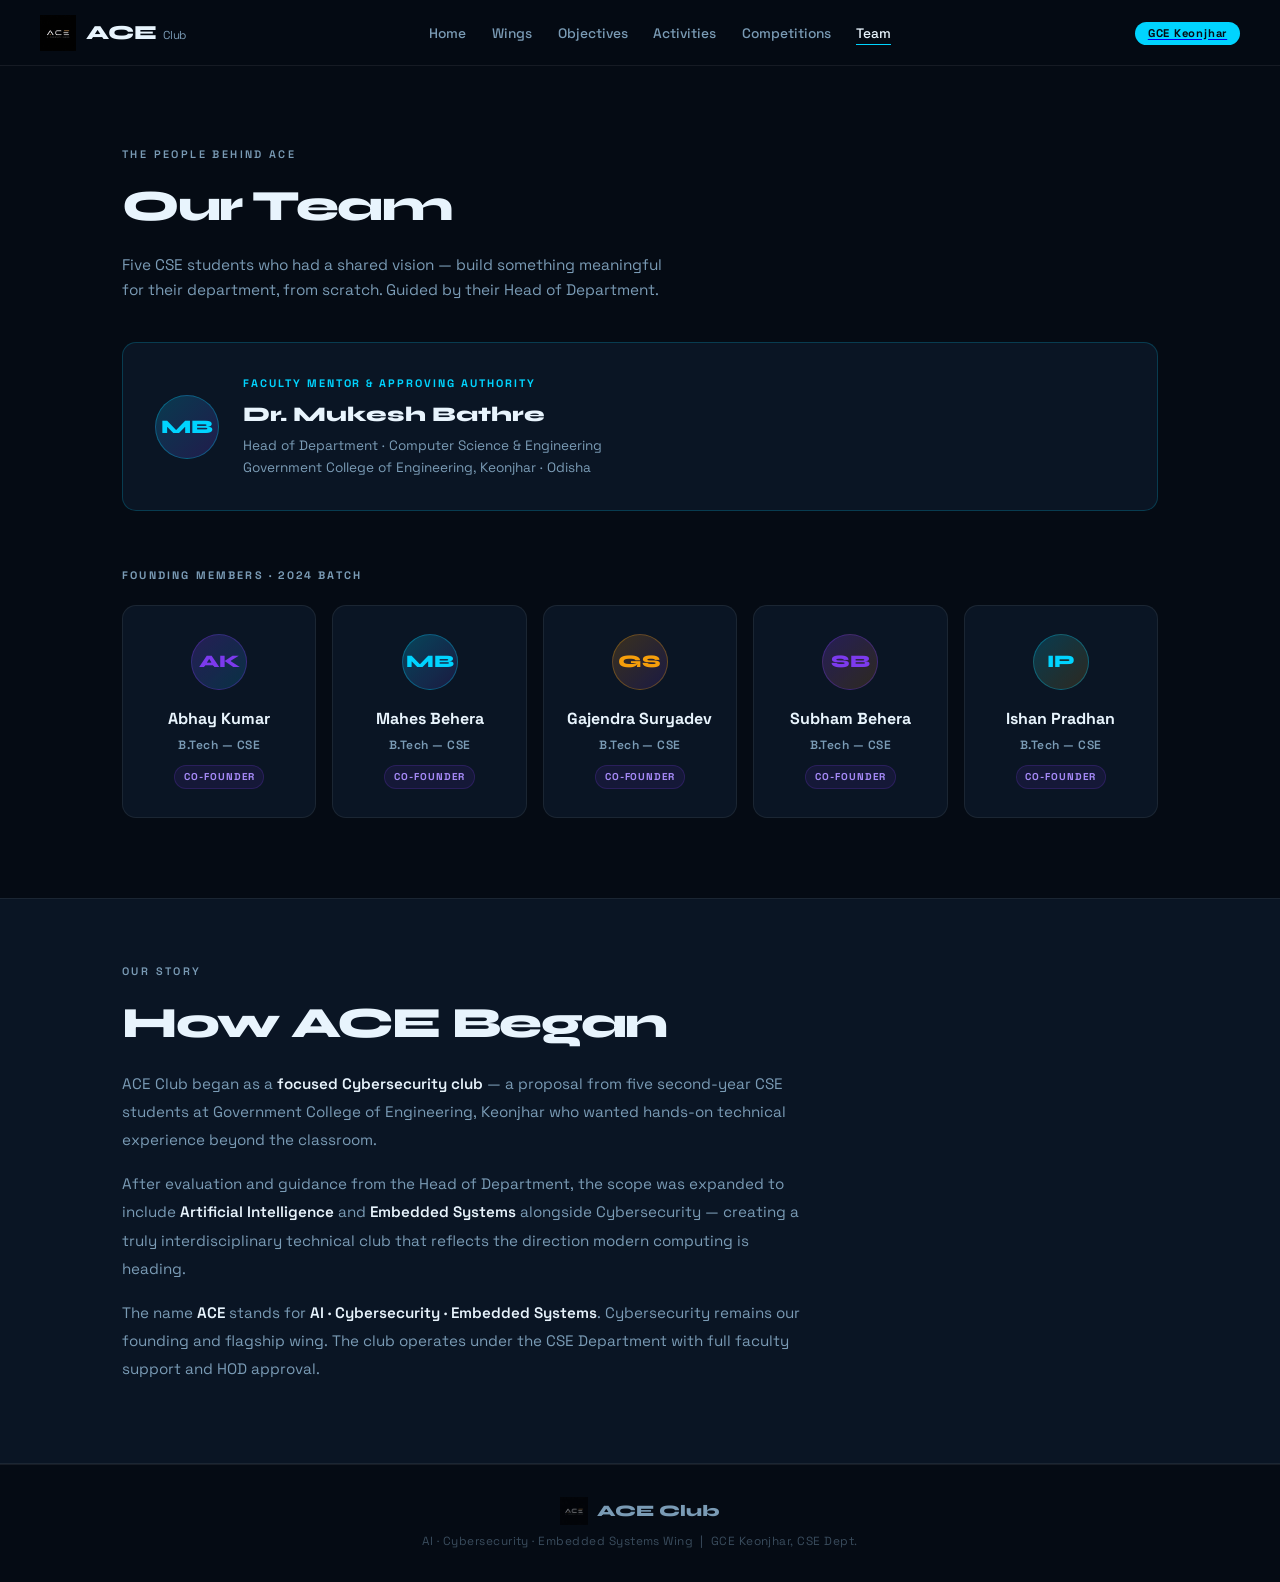
==== team.html @ 62df0c0e "Commit 1" ====
<!DOCTYPE html>
<html lang="en">
<head>
  <meta charset="UTF-8">
  <meta name="viewport" content="width=device-width, initial-scale=1.0">
  <title>ACE Club — Team</title>
  <link href="https://fonts.googleapis.com/css2?family=Space+Grotesk:wght@300;400;500;600;700&family=Syne:wght@700;800&display=swap" rel="stylesheet">
  <link rel="stylesheet" href="style.css">
  <style>
    /* MENTOR */
    .mentor-card {
      border: 1px solid rgba(0,212,255,0.2);
      border-radius: 14px; padding: 2rem;
      background: var(--bg2);
      display: flex; gap: 1.5rem; align-items: center;
      margin-bottom: 3.5rem;
    }
    .mentor-avatar {
      width: 64px; height: 64px; border-radius: 50%; flex-shrink: 0;
      background: linear-gradient(135deg, rgba(0,212,255,0.2), rgba(124,58,237,0.2));
      border: 1.5px solid rgba(0,212,255,0.3);
      display: flex; align-items: center; justify-content: center;
      font-family: 'Syne', sans-serif; font-weight: 800; font-size: 1.2rem;
      color: var(--ai);
    }
    .mentor-role {
      font-size: 0.68rem; letter-spacing: 0.18em; text-transform: uppercase;
      color: var(--ai); font-weight: 700; margin-bottom: 0.3rem;
    }
    .mentor-name {
      font-family: 'Syne', sans-serif;
      font-size: 1.3rem; font-weight: 800; margin-bottom: 0.25rem;
    }
    .mentor-detail { font-size: 0.85rem; color: var(--muted); }

    /* FOUNDERS GRID */
    .founders-label {
      font-size: 0.68rem; letter-spacing: 0.2em; text-transform: uppercase;
      color: var(--muted); font-weight: 700; margin-bottom: 1.25rem;
    }
    .founders-grid {
      display: grid;
      grid-template-columns: repeat(auto-fill, minmax(190px, 1fr));
      gap: 1rem;
    }
    .founder-card {
      border: 1px solid var(--border); border-radius: 14px;
      padding: 1.75rem 1.25rem; text-align: center;
      background: var(--bg2);
      transition: border-color 0.2s, transform 0.2s;
    }
    .founder-card:hover { border-color: rgba(124,58,237,0.3); transform: translateY(-3px); }

    .founder-avatar {
      width: 56px; height: 56px; border-radius: 50%;
      display: flex; align-items: center; justify-content: center;
      font-family: 'Syne', sans-serif; font-weight: 800; font-size: 1.1rem;
      margin: 0 auto 1rem;
      border: 1.5px solid var(--border);
    }
    /* Alternating gradient avatars */
    .founder-card:nth-child(1) .founder-avatar { background: linear-gradient(135deg,rgba(124,58,237,0.25),rgba(0,212,255,0.15)); color: var(--cs); border-color: rgba(124,58,237,0.3); }
    .founder-card:nth-child(2) .founder-avatar { background: linear-gradient(135deg,rgba(0,212,255,0.25),rgba(124,58,237,0.15)); color: var(--ai); border-color: rgba(0,212,255,0.3); }
    .founder-card:nth-child(3) .founder-avatar { background: linear-gradient(135deg,rgba(245,158,11,0.2),rgba(124,58,237,0.15)); color: var(--es); border-color: rgba(245,158,11,0.3); }
    .founder-card:nth-child(4) .founder-avatar { background: linear-gradient(135deg,rgba(124,58,237,0.25),rgba(245,158,11,0.15)); color: var(--cs); border-color: rgba(124,58,237,0.3); }
    .founder-card:nth-child(5) .founder-avatar { background: linear-gradient(135deg,rgba(0,212,255,0.2),rgba(245,158,11,0.15)); color: var(--ai); border-color: rgba(0,212,255,0.3); }

    .founder-name {
      font-size: 1rem; font-weight: 700; margin-bottom: 0.3rem;
    }
    .founder-branch {
      font-size: 0.75rem; font-weight: 600; letter-spacing: 0.04em;
      color: var(--muted);
    }
    .founder-role-badge {
      display: inline-block; margin-top: 0.6rem;
      font-size: 0.62rem; font-weight: 700; letter-spacing: 0.1em; text-transform: uppercase;
      padding: 0.18rem 0.55rem; border-radius: 100px;
      background: rgba(124,58,237,0.1); color: #a78bfa;
      border: 1px solid rgba(124,58,237,0.2);
    }

    /* ABOUT THE CLUB */
    .about-band {
      background: var(--bg2);
      border-top: 1px solid var(--border);
      border-bottom: 1px solid var(--border);
    }
    .about-inner {
      max-width: var(--max-w); margin: 0 auto; padding: 4rem 2rem;
    }
    .about-text { color: var(--muted); font-size: 0.95rem; line-height: 1.85; max-width: 680px; }
    .about-text p { margin-bottom: 1rem; }
    .about-text strong { color: var(--text); font-weight: 600; }
  </style>
</head>
<body>

<nav>
  <a href="index.html" class="nav-logo">
    <img src="logo.png" alt="ACE Logo">
    <span class="nav-logo-text">ACE <span class="nav-logo-sub">Club</span></span>
  </a>
  <ul class="nav-links">
    <li><a href="index.html">Home</a></li>
    <li><a href="wings.html">Wings</a></li>
    <li><a href="objectives.html">Objectives</a></li>
    <li><a href="activities.html">Activities</a></li>
    <li><a href="competitions.html">Competitions</a></li>
    <li><a href="team.html" class="active">Team</a></li>
  </ul>
 <a href="https://www.gcekjr.ac.in" target="_blank" rel="noopener noreferrer">
    <span class="nav-badge">GCE Keonjhar</span>
</a>
</nav>

<div class="page">
  <section class="section">
    <p class="section-label">The People Behind ACE</p>
    <h1 class="section-title">Our Team</h1>
    <p class="section-desc">Five CSE students who had a shared vision — build something meaningful for their department, from scratch. Guided by their Head of Department.</p>

    <!-- MENTOR -->
    <div class="mentor-card">
      <div class="mentor-avatar">MB</div>
      <div>
        <p class="mentor-role">Faculty Mentor & Approving Authority</p>
        <p class="mentor-name">Dr. Mukesh Bathre</p>
        <p class="mentor-detail">Head of Department · Computer Science & Engineering<br>Government College of Engineering, Keonjhar · Odisha</p>
      </div>
    </div>

    <!-- FOUNDERS -->
    <p class="founders-label">Founding Members · 2024 Batch</p>
    <div class="founders-grid">

      <div class="founder-card">
        <div class="founder-avatar">AK</div>
        <p class="founder-name">Abhay Kumar</p>
        <p class="founder-branch">B.Tech — CSE</p>
        <span class="founder-role-badge">Co-Founder</span>
      </div>

      <div class="founder-card">
        <div class="founder-avatar">MB</div>
        <p class="founder-name">Mahes Behera</p>
        <p class="founder-branch">B.Tech — CSE</p>
        <span class="founder-role-badge">Co-Founder</span>
      </div>

      <div class="founder-card">
        <div class="founder-avatar">GS</div>
        <p class="founder-name">Gajendra Suryadev</p>
        <p class="founder-branch">B.Tech — CSE</p>
        <span class="founder-role-badge">Co-Founder</span>
      </div>

      <div class="founder-card">
        <div class="founder-avatar">SB</div>
        <p class="founder-name">Subham Behera</p>
        <p class="founder-branch">B.Tech — CSE</p>
        <span class="founder-role-badge">Co-Founder</span>
      </div>

      <div class="founder-card">
        <div class="founder-avatar">IP</div>
        <p class="founder-name">Ishan Pradhan</p>
        <p class="founder-branch">B.Tech — CSE</p>
        <span class="founder-role-badge">Co-Founder</span>
      </div>

    </div>
  </section>

  <!-- ABOUT THE CLUB ORIGIN -->
  <div class="about-band">
    <div class="about-inner">
      <p class="section-label">Our Story</p>
      <h2 class="section-title">How ACE Began</h2>
      <div class="about-text">
        <p>
          ACE Club began as a <strong>focused Cybersecurity club</strong> — a proposal from five second-year CSE students at Government College of Engineering, Keonjhar who wanted hands-on technical experience beyond the classroom.
        </p>
        <p>
          After evaluation and guidance from the Head of Department, the scope was expanded to include <strong>Artificial Intelligence</strong> and <strong>Embedded Systems</strong> alongside Cybersecurity — creating a truly interdisciplinary technical club that reflects the direction modern computing is heading.
        </p>
        <p>
          The name <strong>ACE</strong> stands for <strong>AI · Cybersecurity · Embedded Systems</strong>. Cybersecurity remains our founding and flagship wing. The club operates under the CSE Department with full faculty support and HOD approval.
        </p>
      </div>
    </div>
  </div>

  <footer class="footer-band">
    <div class="footer-logo">
      <img src="logo.png" alt="ACE">
      <span class="footer-logo-text">ACE Club</span>
    </div>
    <p class="footer-sub">AI · Cybersecurity · Embedded Systems Wing &nbsp;|&nbsp; GCE Keonjhar, CSE Dept.</p>
  </footer>
</div>

</body>
</html>
---- style.css ----
/* ============================================
   ACE CLUB — SHARED STYLESHEET
   Edit here → applies to ALL pages
   ============================================ */

*, *::before, *::after { box-sizing: border-box; margin: 0; padding: 0; }

:root {
  --cs:    #7c3aed;
  --ai:    #00d4ff;
  --es:    #f59e0b;
  --bg:    #050b14;
  --bg2:   #0a1524;
  --bg3:   #0d1f35;
  --text:  #e8f4fd;
  --muted: #7a9bb5;
  --border: rgba(255,255,255,0.07);
  --max-w: 1100px;
  --nav-h: 66px;
}

html { scroll-behavior: smooth; }
body {
  font-family: 'Space Grotesk', sans-serif;
  background: var(--bg); color: var(--text);
  overflow-x: hidden; line-height: 1.6;
}

/* NAV */
nav {
  position: fixed; top: 0; left: 0; right: 0; z-index: 100;
  height: var(--nav-h);
  display: flex; align-items: center; justify-content: space-between;
  padding: 0 2.5rem;
  background: rgba(5,11,20,0.92);
  backdrop-filter: blur(18px);
  border-bottom: 1px solid var(--border);
}
.nav-logo {
  display: flex; align-items: center; gap: 0.65rem;
  text-decoration: none;
}
.nav-logo img { height: 36px; width: 36px; object-fit: contain; filter: invert(1); }
.nav-logo-text {
  font-family: 'Syne', sans-serif;
  font-size: 1.25rem; font-weight: 800; letter-spacing: -0.02em;
  color: var(--text);
}
.nav-logo-sub {
  font-size: 0.72rem; color: var(--muted);
  font-weight: 400; font-family: 'Space Grotesk', sans-serif;
  margin-left: 0.1rem;
}
.nav-links { display: flex; gap: 1.6rem; list-style: none; }
.nav-links a {
  color: var(--muted); text-decoration: none;
  font-size: 0.86rem; font-weight: 500;
  transition: color 0.2s;
  padding-bottom: 2px;
  border-bottom: 1.5px solid transparent;
}
.nav-links a:hover { color: var(--text); }
.nav-links a.active { color: var(--text); border-bottom-color: var(--ai); }
.nav-badge {
  font-size: 0.7rem; font-weight: 700; letter-spacing: 0.07em;
  color: var(--bg); background: var(--ai);
  padding: 0.28rem 0.8rem; border-radius: 100px;
}

/* PAGE */
.page { padding-top: var(--nav-h); min-height: 100vh; }

/* SECTION */
.section { padding: 5rem 2rem; max-width: var(--max-w); margin: 0 auto; }
.section-label {
  font-size: 0.68rem; letter-spacing: 0.22em; text-transform: uppercase;
  color: var(--muted); font-weight: 600; margin-bottom: 0.55rem;
}
.section-title {
  font-family: 'Syne', sans-serif;
  font-size: clamp(1.8rem, 4vw, 2.7rem);
  font-weight: 800; letter-spacing: -0.03em; margin-bottom: 0.75rem;
}
.section-desc { color: var(--muted); max-width: 540px; font-size: 0.96rem; margin-bottom: 2.5rem; }

/* BUTTONS */
.btn-primary {
  display: inline-block; padding: 0.78rem 1.7rem; border-radius: 8px;
  background: var(--ai); color: var(--bg);
  font-weight: 700; font-size: 0.88rem; text-decoration: none;
  transition: opacity 0.2s, transform 0.2s; letter-spacing: 0.02em;
}
.btn-primary:hover { opacity: 0.88; transform: translateY(-1px); }
.btn-ghost {
  display: inline-block; padding: 0.78rem 1.7rem; border-radius: 8px;
  border: 1px solid var(--border); color: var(--text);
  font-weight: 600; font-size: 0.88rem; text-decoration: none;
  transition: border-color 0.2s, transform 0.2s;
}
.btn-ghost:hover { border-color: rgba(255,255,255,0.25); transform: translateY(-1px); }

/* FOOTER */
.footer-band {
  border-top: 1px solid var(--border); background: var(--bg);
  padding: 2rem 2rem; text-align: center;
}
.footer-logo { display: flex; align-items: center; justify-content: center; gap: 0.6rem; margin-bottom: 0.4rem; }
.footer-logo img { height: 28px; filter: invert(1); opacity: 0.6; }
.footer-logo-text { font-family: 'Syne', sans-serif; font-size: 1rem; font-weight: 800; color: var(--muted); }
.footer-sub { font-size: 0.74rem; color: rgba(122,155,181,0.45); letter-spacing: 0.04em; }
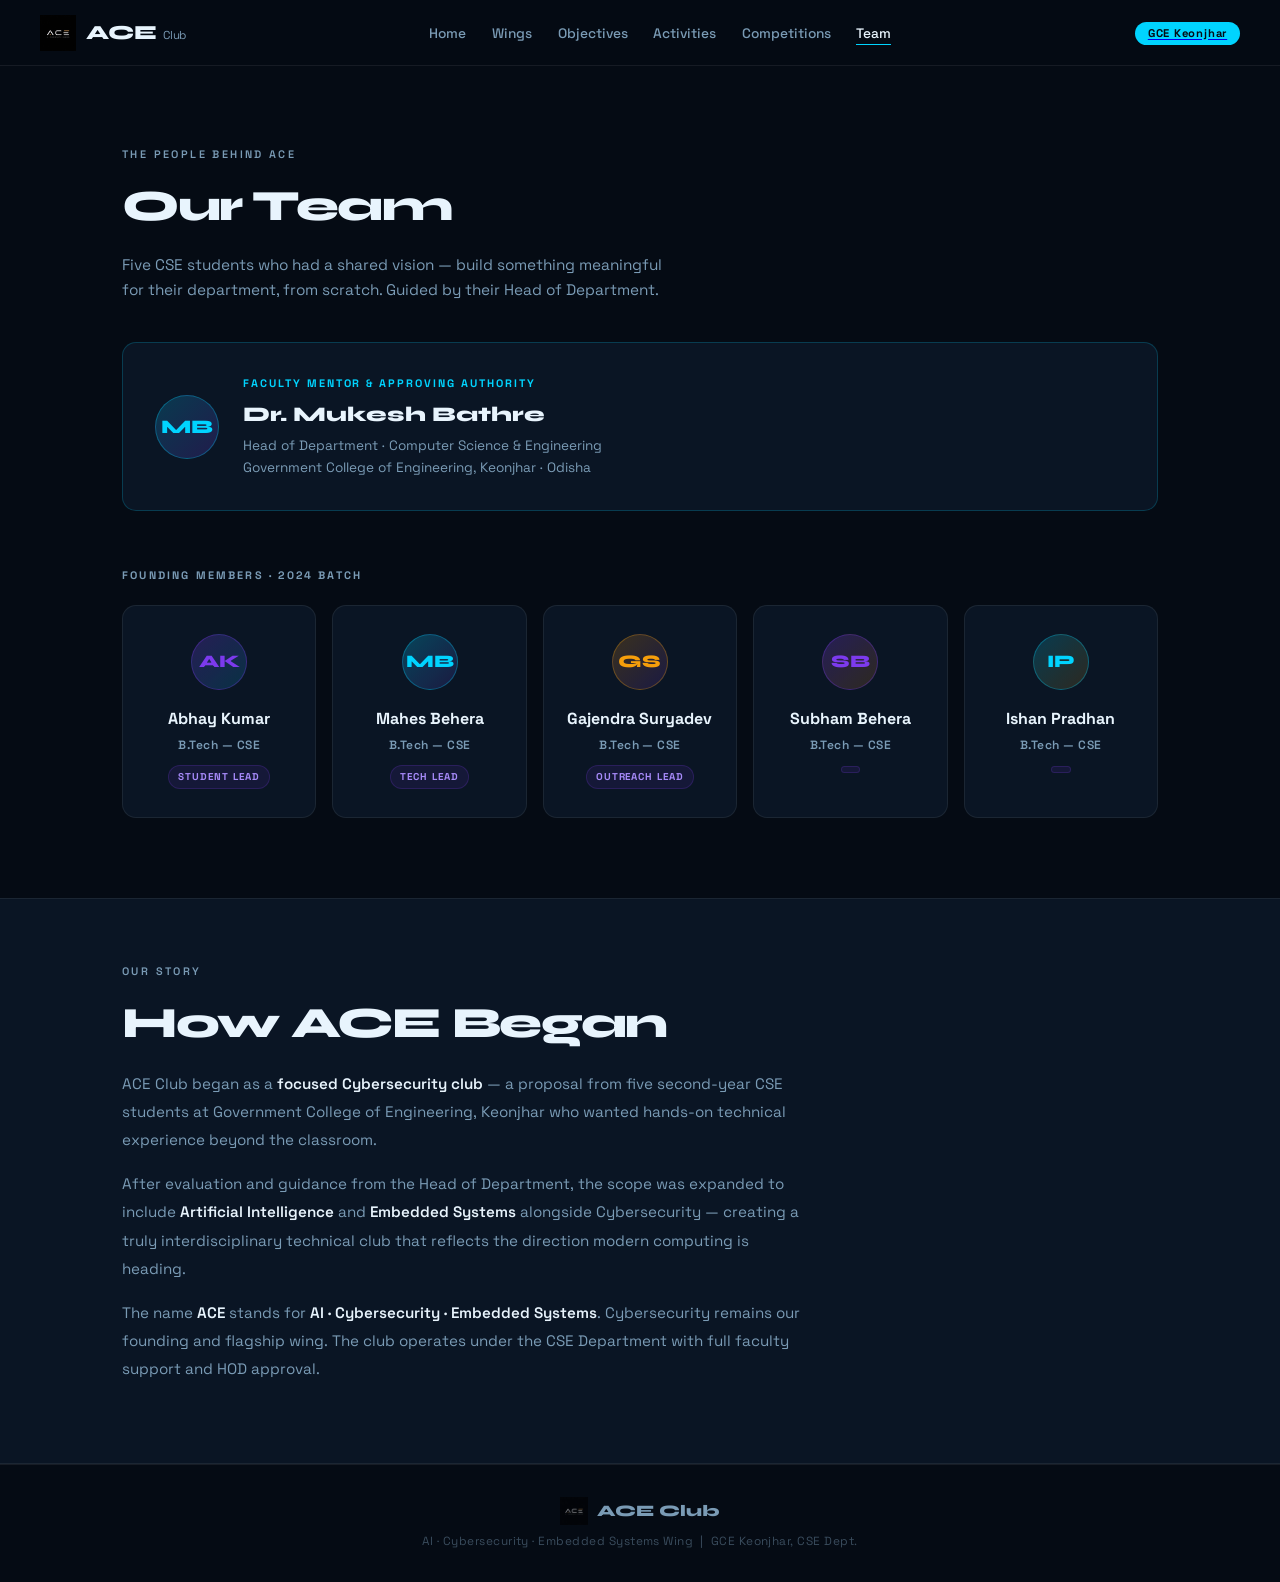
==== commit 32392451: "3rd commit" ====
--- a/team.html
+++ b/team.html
@@ -138,35 +138,35 @@
         <div class="founder-avatar">AK</div>
         <p class="founder-name">Abhay Kumar</p>
         <p class="founder-branch">B.Tech — CSE</p>
-        <span class="founder-role-badge">Co-Founder</span>
+        <span class="founder-role-badge">Student Lead</span>
       </div>
 
       <div class="founder-card">
         <div class="founder-avatar">MB</div>
         <p class="founder-name">Mahes Behera</p>
         <p class="founder-branch">B.Tech — CSE</p>
-        <span class="founder-role-badge">Co-Founder</span>
+        <span class="founder-role-badge">Tech Lead</span>
       </div>
 
       <div class="founder-card">
         <div class="founder-avatar">GS</div>
         <p class="founder-name">Gajendra Suryadev</p>
         <p class="founder-branch">B.Tech — CSE</p>
-        <span class="founder-role-badge">Co-Founder</span>
+        <span class="founder-role-badge">Outreach Lead</span>
       </div>
 
       <div class="founder-card">
         <div class="founder-avatar">SB</div>
         <p class="founder-name">Subham Behera</p>
         <p class="founder-branch">B.Tech — CSE</p>
-        <span class="founder-role-badge">Co-Founder</span>
+        <span class="founder-role-badge"></span>
       </div>
 
       <div class="founder-card">
         <div class="founder-avatar">IP</div>
         <p class="founder-name">Ishan Pradhan</p>
         <p class="founder-branch">B.Tech — CSE</p>
-        <span class="founder-role-badge">Co-Founder</span>
+        <span class="founder-role-badge"></span>
       </div>
 
     </div>
--- a/style.css
+++ b/style.css
@@ -108,3 +108,188 @@
 .footer-logo img { height: 28px; filter: invert(1); opacity: 0.6; }
 .footer-logo-text { font-family: 'Syne', sans-serif; font-size: 1rem; font-weight: 800; color: var(--muted); }
 .footer-sub { font-size: 0.74rem; color: rgba(122,155,181,0.45); letter-spacing: 0.04em; }
+/* ==========================================================================
+   ACE CLUB — MOBILE RESPONSIVE MEDIA QUERIES
+   ========================================================================== */
+
+@media (max-width: 768px) {
+  :root {
+    --nav-h: auto; /* Allow nav to fit wrapped content on mobile */
+  }
+
+  /* 1. NAVIGATION FIXED FOR MOBILE */
+  nav {
+    flex-direction: column;
+    padding: 1rem;
+    gap: 0.8rem;
+    height: auto;
+    position: relative; /* Prevents hero section overlapping fixed space */
+  }
+
+  .nav-links {
+    width: 100%;
+    justify-content: center;
+    flex-wrap: wrap;
+    gap: 0.8rem 1.2rem;
+  }
+
+  .nav-links a {
+    font-size: 0.8rem;
+    padding-bottom: 4px;
+  }
+
+  .nav-badge {
+    width: 100%;
+    text-align: center;
+    display: block;
+    margin-top: 0.2rem;
+    font-size: 0.65rem;
+    padding: 0.4rem;
+  }
+
+  /* Adjust page padding since navbar height changed */
+  .page {
+    padding-top: 0; 
+  }
+
+  /* 2. HERO LAYOUT ADJUSTMENTS */
+  .hero {
+    min-height: auto;
+    padding: 3rem 1rem 2rem;
+  }
+
+  .hero-eyebrow {
+    font-size: 0.65rem;
+    letter-spacing: 0.1em;
+    gap: 0.4rem;
+  }
+
+  .hero-eyebrow::before, .hero-eyebrow::after {
+    width: 1rem;
+  }
+
+  .hero-fullname {
+    font-size: 0.9rem;
+    letter-spacing: 0.02em;
+    line-height: 1.4;
+  }
+
+  .hero-college {
+    font-size: 0.7rem;
+    margin-bottom: 2rem;
+  }
+
+  .hero-cta {
+    width: 100%;
+    flex-direction: column;
+    gap: 0.75rem;
+  }
+
+  .btn-primary, .btn-ghost {
+    width: 100%;
+    text-align: center;
+    padding: 0.85rem 1.5rem;
+  }
+
+  /* 3. GRIDS & CARDS UNIFORM SCALING */
+  .quick-grid {
+    grid-template-columns: 1fr;
+    margin-top: 2.5rem;
+  }
+
+  .section {
+    padding: 3.5rem 1.25rem;
+  }
+
+  .section-title {
+    font-size: 1.8rem;
+  }
+
+  .section-desc {
+    font-size: 0.88rem;
+    margin-bottom: 2rem;
+  }
+
+  /* 4. ACTIVITY & OBJECTIVE CARDS RESPONSE */
+  .act-card {
+    flex-direction: column;
+    gap: 0.5rem;
+    padding: 1.25rem;
+  }
+
+  .act-dot-col {
+    display: none; /* Hide decorative dots to gain screen space on tiny widths */
+  }
+
+  /* 5. RESPONSIVE DATA TABLES (Activities Page) */
+  .schedule-inner {
+    padding: 3.5rem 1.25rem;
+  }
+
+  .schedule-table {
+    display: block;
+    width: 100%;
+    overflow-x: auto; /* Creates clean touch-swipe scrolling on mobile instead of clipping text */
+    -webkit-overflow-scrolling: touch;
+    white-space: nowrap;
+  }
+
+  .schedule-table th, .schedule-table td {
+    padding: 0.75rem 0.85rem;
+    font-size: 0.8rem;
+  }
+
+  /* 6. FOUNDERS AND TEAM ELEMENTS */
+  .mentor-card {
+    flex-direction: column;
+    text-align: center;
+    padding: 1.5rem;
+    gap: 1rem;
+  }
+
+  .founders-grid {
+    grid-template-columns: repeat(auto-fit, minmax(140px, 1fr));
+    gap: 0.75rem;
+  }
+
+  .founder-card {
+    padding: 1.25rem 0.75rem;
+  }
+
+  /* 7. WINGS TWO-COLUMNS HANDLING */
+  .wing-inner {
+    padding: 3.5rem 1.25rem;
+  }
+
+  .wing-header {
+    flex-direction: column;
+    text-align: center;
+    gap: 0.5rem;
+  }
+
+  .wing-title {
+    font-size: 1.5rem;
+    text-align: center;
+  }
+
+  .wing-priority {
+    display: block;
+    margin: 0.5rem auto 0;
+    width: max-content;
+  }
+
+  .wing-desc {
+    text-align: center;
+    font-size: 0.9rem;
+  }
+}
+
+/* Fix for ultra-small device screens */
+@media (max-width: 360px) {
+  .nav-links a {
+    font-size: 0.75rem;
+  }
+  .founders-grid {
+    grid-template-columns: 1fr;
+  }
+}
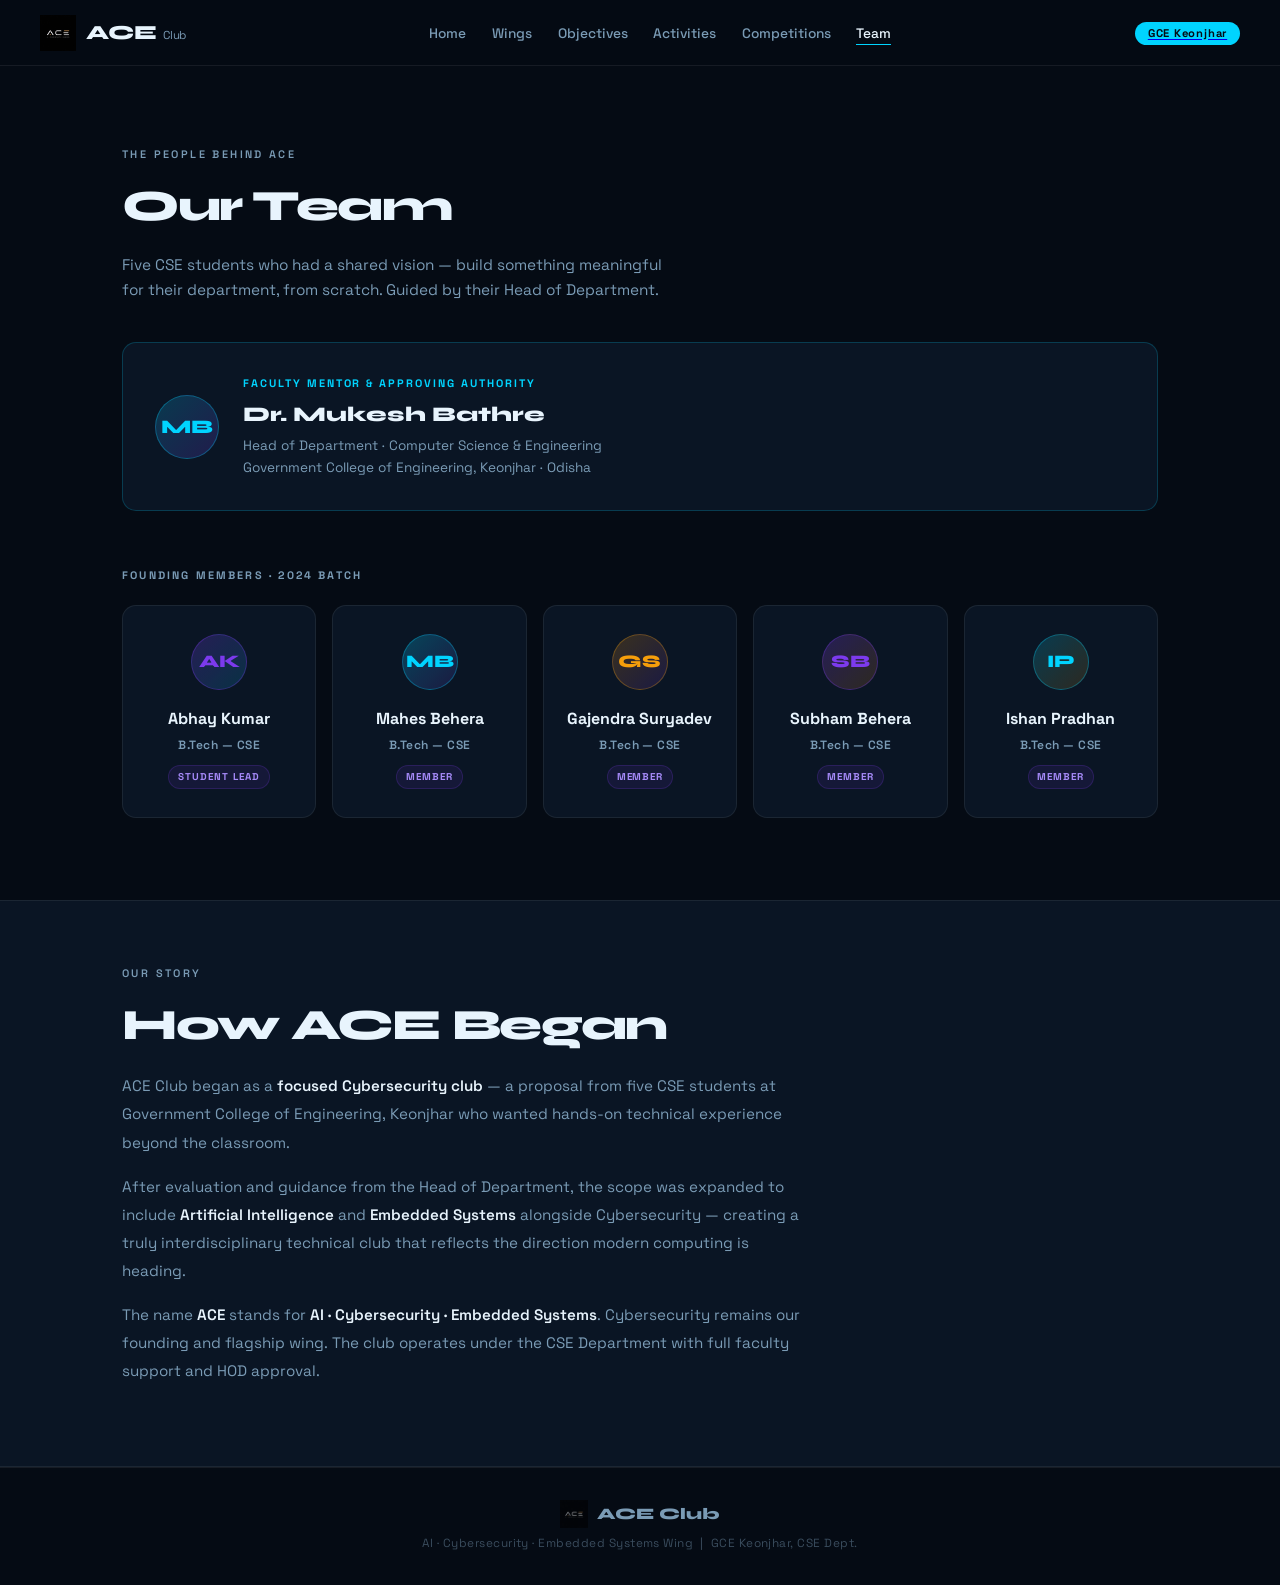
==== commit abc916e4: "4th commit update of team details in popoup and some corrections in website" ====
--- a/team.html
+++ b/team.html
@@ -92,6 +92,96 @@
     .about-text { color: var(--muted); font-size: 0.95rem; line-height: 1.85; max-width: 680px; }
     .about-text p { margin-bottom: 1rem; }
     .about-text strong { color: var(--text); font-weight: 600; }
+
+ /* MODAL STYLES (UPDATED) */
+.founder-card {
+  cursor: pointer;
+}
+
+.modal-overlay {
+  position: fixed;
+  top: 0; left: 0;
+  width: 100%; height: 100%;
+  background: rgba(7, 11, 22, 0.85);
+  backdrop-filter: blur(8px);
+  display: flex; align-items: center; justify-content: center;
+  z-index: 2000;
+  opacity: 0; pointer-events: none;
+  transition: opacity 0.3s ease;
+}
+
+.modal-overlay.active {
+  opacity: 1; pointer-events: auto;
+}
+
+.modal-content {
+  background: #0d1527; 
+  border: 1px solid rgba(124, 58, 237, 0.3);
+  border-radius: 16px;
+  width: 90%; max-width: 400px;
+  padding: 2.2rem 2rem;
+  position: relative;
+  text-align: center;
+  color: #fff;
+  transform: scale(0.9);
+  transition: transform 0.3s ease;
+  box-shadow: 0 20px 40px rgba(0, 0, 0, 0.5);
+}
+
+.modal-overlay.active .modal-content {
+  transform: scale(1);
+}
+
+.close-btn {
+  position: absolute;
+  top: 1rem; right: 1.2rem;
+  background: none; border: none;
+  color: #a78bfa; font-size: 2rem;
+  cursor: pointer; transition: color 0.2s;
+}
+.close-btn:hover { color: #00d4ff; }
+
+#modalName {
+  font-family: 'Syne', sans-serif;
+  font-size: 1.6rem; font-weight: 800;
+  margin-top: 0.5rem; margin-bottom: 0.3rem;
+}
+
+.modal-badge {
+  display: inline-block;
+  font-size: 0.65rem; font-weight: 700; letter-spacing: 0.1em; text-transform: uppercase;
+  padding: 0.2rem 0.6rem; border-radius: 100px;
+  background: rgba(0, 212, 255, 0.1); color: #00d4ff;
+  border: 1px solid rgba(0, 212, 255, 0.2);
+  margin-bottom: 0.5rem;
+}
+
+.modal-text { font-size: 0.88rem; color: #94a3b8; margin-bottom: 0.5rem; }
+.modal-divider { border: 0; border-top: 1px solid rgba(255,255,255,0.1); margin: 1.25rem 0; }
+
+.modal-contact-info {
+  text-align: left;
+  font-size: 0.9rem; color: #cbd5e1;
+  line-height: 1.6; margin-bottom: 1.5rem;
+}
+.modal-contact-info strong { color: #a78bfa; }
+
+.modal-socials {
+  display: flex; gap: 1rem; justify-content: center;
+}
+
+.social-link {
+  flex: 1; padding: 0.6rem;
+  border-radius: 8px; font-size: 0.85rem; font-weight: 600;
+  text-decoration: none; text-align: center;
+  transition: background 0.2s, color 0.2s;
+}
+.linkedin { background: #0077b5; color: white; }
+.linkedin:hover { background: #005a87; }
+
+/* GitHub Button Dark Accent Styling */
+.github { background: #24292e; color: white; border: 1px solid rgba(255,255,255,0.15); }
+.github:hover { background: #1a1e22; }
   </style>
 </head>
 <body>
@@ -132,44 +222,83 @@
 
     <!-- FOUNDERS -->
     <p class="founders-label">Founding Members · 2024 Batch</p>
-    <div class="founders-grid">
-
-      <div class="founder-card">
-        <div class="founder-avatar">AK</div>
-        <p class="founder-name">Abhay Kumar</p>
-        <p class="founder-branch">B.Tech — CSE</p>
-        <span class="founder-role-badge">Student Lead</span>
-      </div>
-
-      <div class="founder-card">
-        <div class="founder-avatar">MB</div>
-        <p class="founder-name">Mahes Behera</p>
-        <p class="founder-branch">B.Tech — CSE</p>
-        <span class="founder-role-badge">Tech Lead</span>
-      </div>
-
-      <div class="founder-card">
-        <div class="founder-avatar">GS</div>
-        <p class="founder-name">Gajendra Suryadev</p>
-        <p class="founder-branch">B.Tech — CSE</p>
-        <span class="founder-role-badge">Outreach Lead</span>
-      </div>
-
-      <div class="founder-card">
-        <div class="founder-avatar">SB</div>
-        <p class="founder-name">Subham Behera</p>
-        <p class="founder-branch">B.Tech — CSE</p>
-        <span class="founder-role-badge"></span>
-      </div>
-
-      <div class="founder-card">
-        <div class="founder-avatar">IP</div>
-        <p class="founder-name">Ishan Pradhan</p>
-        <p class="founder-branch">B.Tech — CSE</p>
-        <span class="founder-role-badge"></span>
-      </div>
-
-    </div>
+<div class="founders-grid">
+
+  <div class="founder-card" 
+       data-name="Abhay Kumar" 
+       data-branch="B.Tech — CSE" 
+       data-role="Student Lead"
+       data-phone="+"
+       data-email="a"
+       data-linkedin=""
+       data-github="">
+    <div class="founder-avatar">AK</div>
+    <p class="founder-name">Abhay Kumar</p>
+    <p class="founder-branch">B.Tech — CSE</p>
+    <span class="founder-role-badge">Student Lead</span>
+  </div>
+
+  <div class="founder-card" 
+       data-name="Mahes Behera" 
+       data-branch="B.Tech — CSE" 
+       data-role="Tech Lead"
+       data-phone="6370378084"
+       data-email="mahes4021@gmail.com"
+       data-linkedin=""
+       data-github="">
+    <div class="founder-avatar">MB</div>
+    <p class="founder-name">Mahes Behera</p>
+    <p class="founder-branch">B.Tech — CSE</p>
+    <span class="founder-role-badge">Member</span>
+  </div>
+
+  <div class="founder-card" 
+       data-name="Gajendra Suryadev" 
+       data-branch="B.Tech — CSE" 
+       data-role="Outreach Lead"
+       data-phone=""
+       data-email=""
+       data-linkedin="h"
+       data-github="e">
+    <div class="founder-avatar">GS</div>
+    <p class="founder-name">Gajendra Suryadev</p>
+    <p class="founder-branch">B.Tech — CSE</p>
+    <span class="founder-role-badge">Member</span>
+  </div>
+
+  <div class="founder-card" 
+       data-name="Subham Behera" 
+       data-branch="B.Tech — CSE" 
+       data-role="Founding Member"
+       data-phone="+"
+       data-email=""
+       data-linkedin="https:/e"
+       data-github="">
+    <div class="founder-avatar">SB</div>
+    <p class="founder-name">Subham Behera</p>
+    <p class="founder-branch">B.Tech — CSE</p>
+    <span class="founder-role-badge">Member</span>
+  </div>
+
+  <div class="founder-card" 
+       data-name="Ishan Pradhan" 
+       data-branch="B.Tech — CSE" 
+       data-role="Founding Member"
+       data-phone=""
+       data-email=""
+       data-linkedin=""
+       data-github="">
+    <div class="founder-avatar">IP</div>
+    <p class="founder-name">Ishan Pradhan</p>
+    <p class="founder-branch">B.Tech — CSE</p>
+    <span class="founder-role-badge">Member</span>
+  </div>
+
+</div>
+
+ 
+
+</div>
   </section>
 
   <!-- ABOUT THE CLUB ORIGIN -->
@@ -179,7 +308,7 @@
       <h2 class="section-title">How ACE Began</h2>
       <div class="about-text">
         <p>
-          ACE Club began as a <strong>focused Cybersecurity club</strong> — a proposal from five second-year CSE students at Government College of Engineering, Keonjhar who wanted hands-on technical experience beyond the classroom.
+          ACE Club began as a <strong>focused Cybersecurity club</strong> — a proposal from five CSE students at Government College of Engineering, Keonjhar who wanted hands-on technical experience beyond the classroom.
         </p>
         <p>
           After evaluation and guidance from the Head of Department, the scope was expanded to include <strong>Artificial Intelligence</strong> and <strong>Embedded Systems</strong> alongside Cybersecurity — creating a truly interdisciplinary technical club that reflects the direction modern computing is heading.
@@ -200,5 +329,67 @@
   </footer>
 </div>
 
+<div class="modal-overlay" id="teamModal">
+  <div class="modal-content">
+    <button class="close-btn" id="closeModal">&times;</button>
+    
+    <div class="modal-body">
+      <h2 id="modalName"></h2>
+      <p id="modalRole" class="modal-badge"></p>
+      <p id="modalBranch" class="modal-text"></p>
+      
+      <hr class="modal-divider">
+      
+      <div class="modal-contact-info">
+        <p><strong>Email:</strong> <span id="modalEmail"></span></p>
+        <p><strong>Phone:</strong> <span id="modalPhone"></span></p>
+      </div>
+      
+      <div class="modal-socials">
+        <a id="modalLinkedin" href="#" target="_blank" class="social-link linkedin">LinkedIn</a>
+        <a id="modalGithub" href="#" target="_blank" class="social-link github">GitHub</a>
+      </div>
+    </div>
+  </div>
+</div>
+
+
 </body>
+
+<script>
+  const cards = document.querySelectorAll('.founder-card');
+  const modal = document.getElementById('teamModal');
+  const closeBtn = document.getElementById('closeModal');
+
+  const mName = document.getElementById('modalName');
+  const mRole = document.getElementById('modalRole');
+  const mBranch = document.getElementById('modalBranch');
+  const mEmail = document.getElementById('modalEmail');
+  const mPhone = document.getElementById('modalPhone');
+  const mLinkedin = document.getElementById('modalLinkedin');
+  const mGithub = document.getElementById('modalGithub'); // Targeted update
+
+  cards.forEach(card => {
+    card.addEventListener('click', () => {
+      mName.innerText = card.dataset.name;
+      mRole.innerText = card.dataset.role;
+      mBranch.innerText = card.dataset.branch;
+      mEmail.innerText = card.dataset.email;
+      mPhone.innerText = card.dataset.phone;
+      
+      mLinkedin.href = card.dataset.linkedin;
+      mGithub.href = card.dataset.github; // Pulls from data-github attribute
+
+      modal.classList.add('active');
+    });
+  });
+
+  const closeModal = () => modal.classList.remove('active');
+  closeBtn.addEventListener('click', closeModal);
+  
+  window.addEventListener('click', (e) => {
+    if (e.target === modal) closeModal();
+  });
+</script>
+
 </html>
